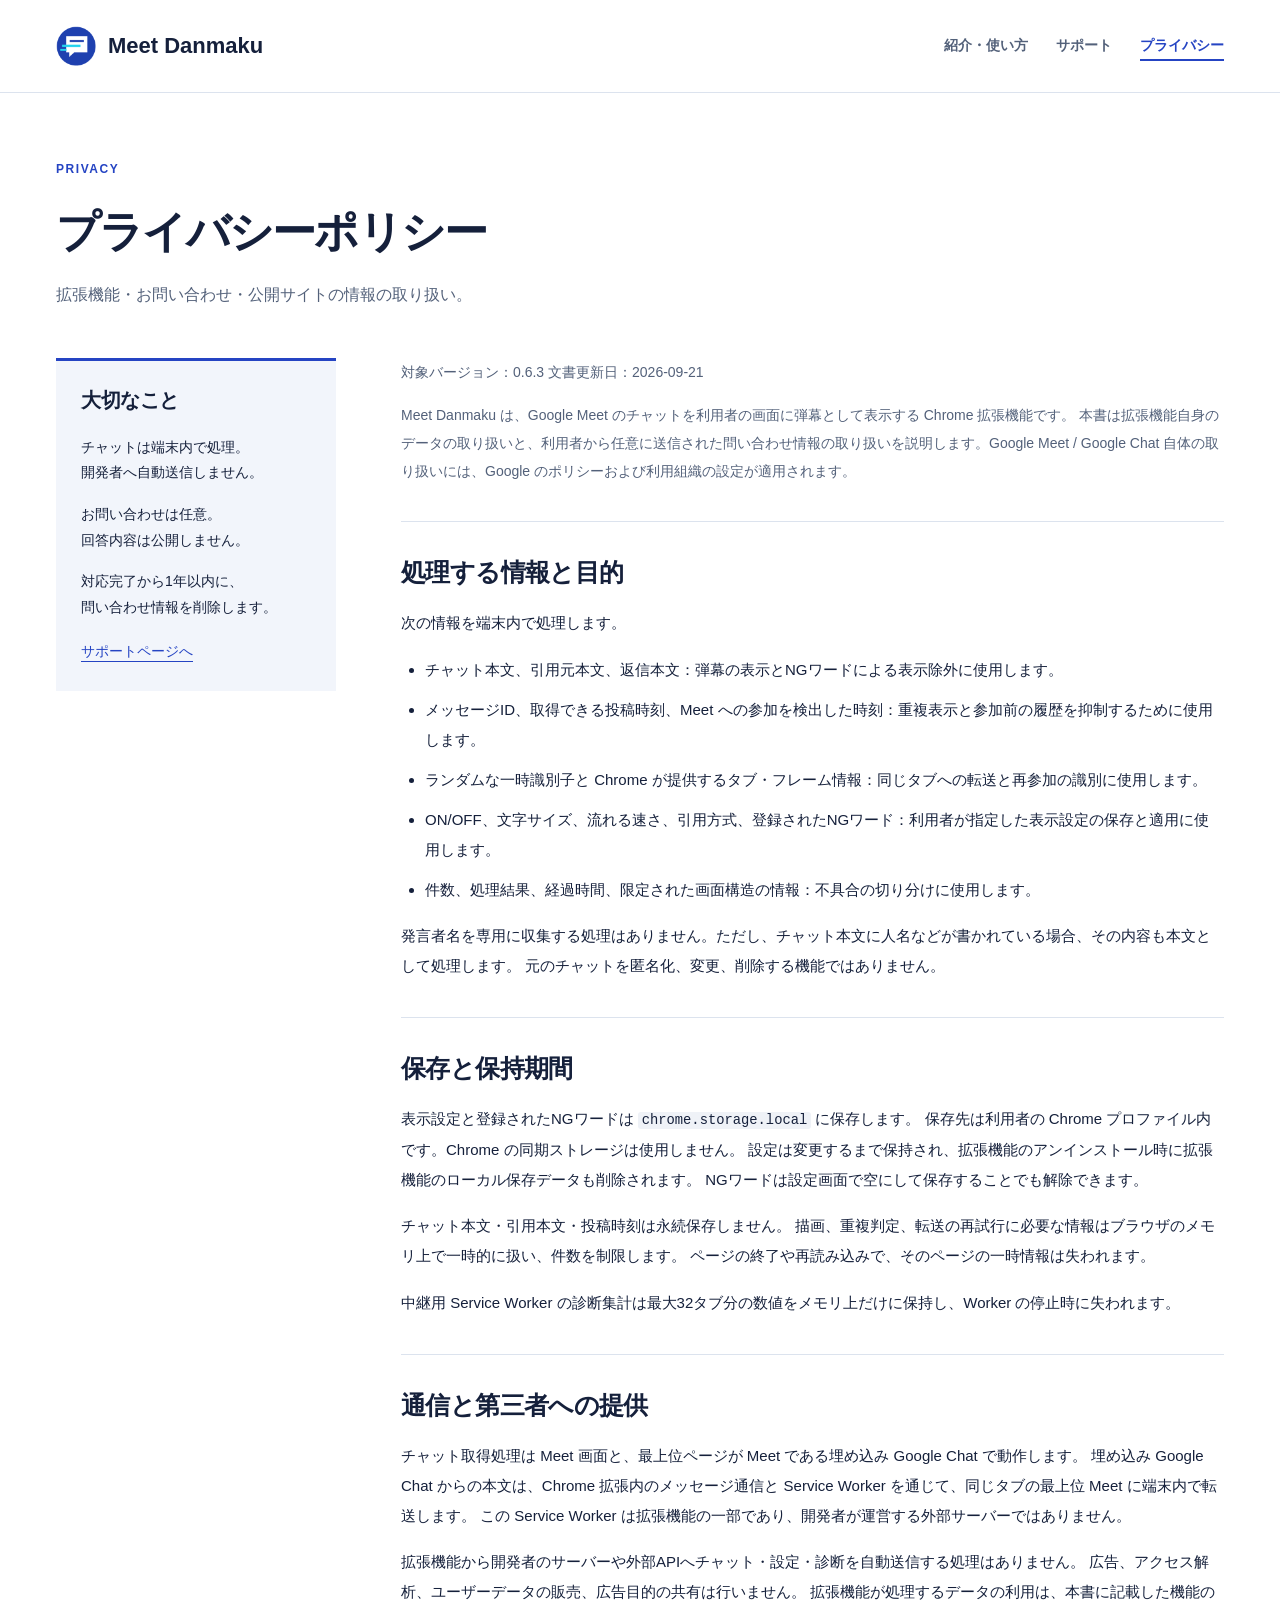
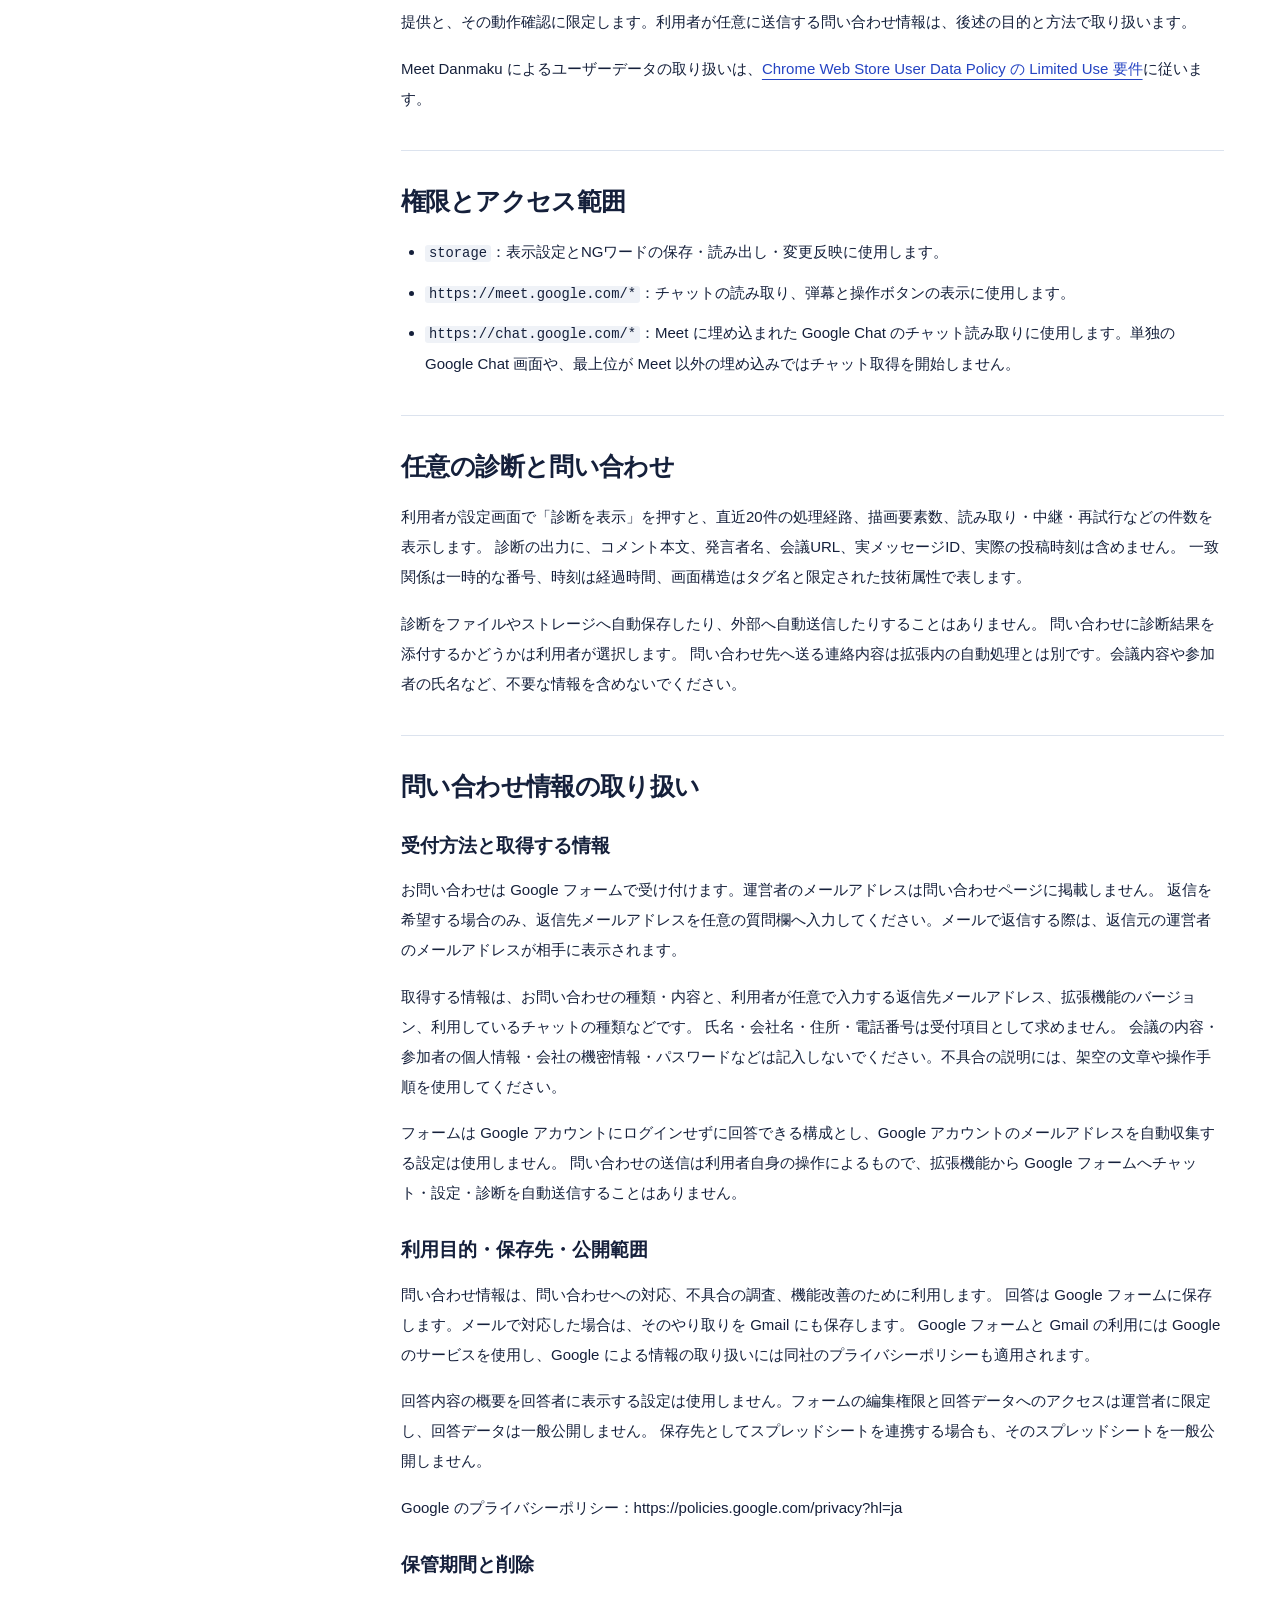
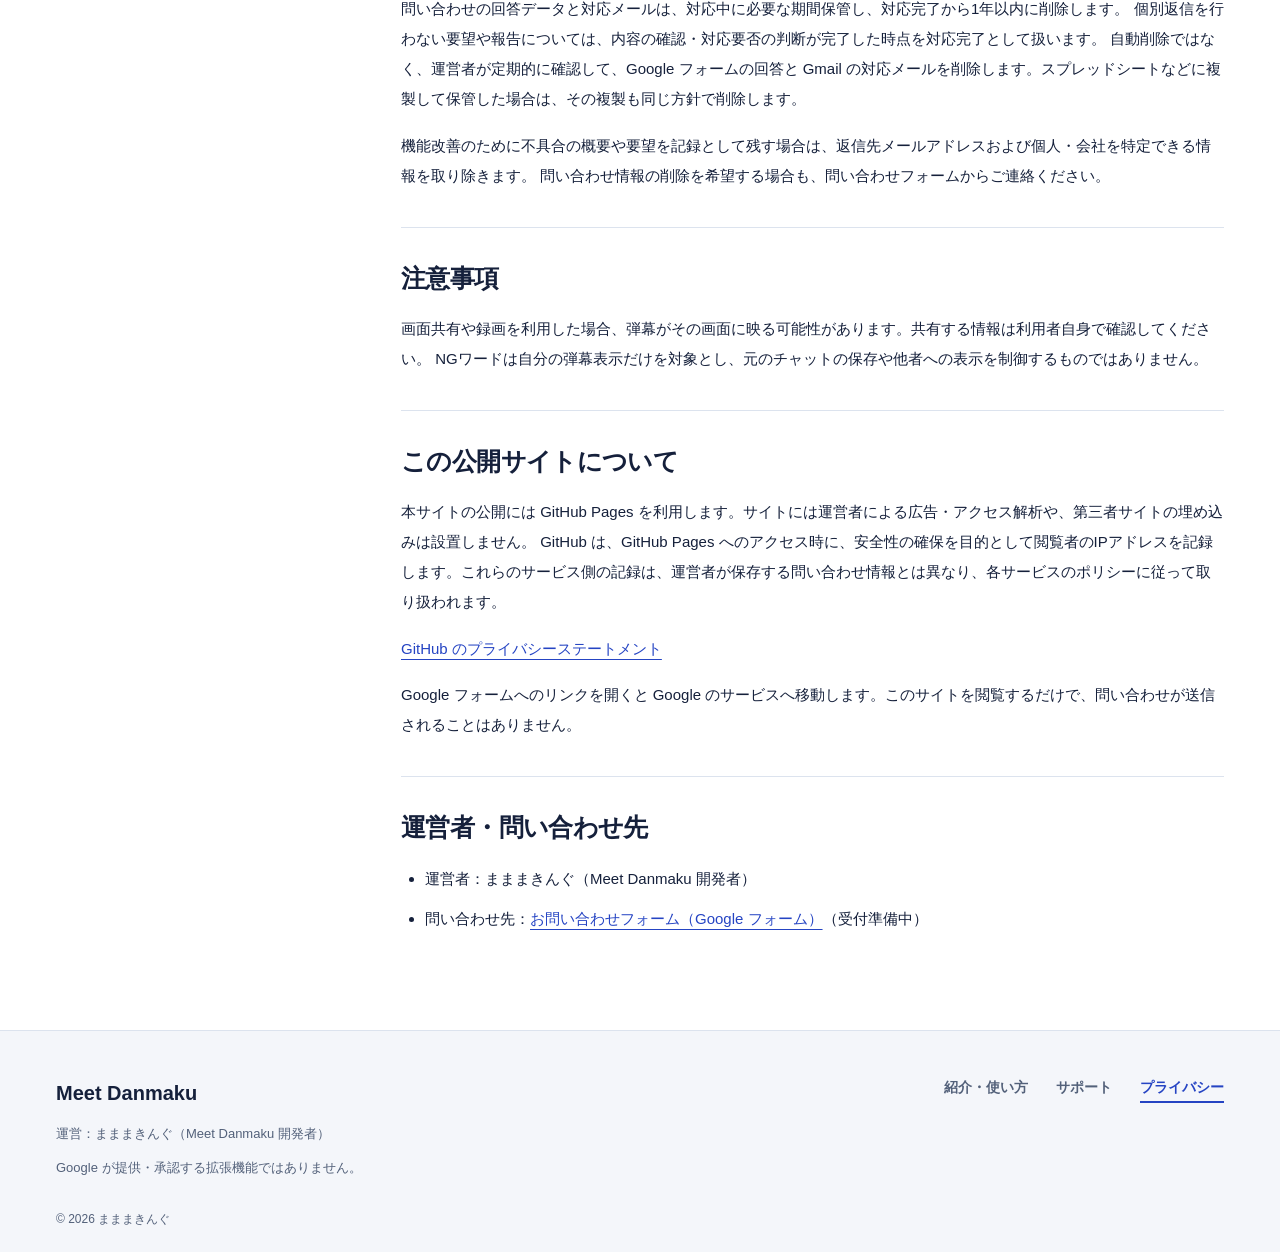
==== privacy/index.html @ 1db85711 "Add Meet Danmaku public website" ====
<!doctype html>
<html lang="ja"><head><meta charset="utf-8"><meta name="viewport" content="width=device-width, initial-scale=1">
<meta name="referrer" content="no-referrer">
<meta name="description" content="Meet Danmakuのチャット処理、設定の保存、問い合わせ情報と公開サイトのデータの取り扱い。"><meta name="color-scheme" content="light">
<title>プライバシーポリシー｜Meet Danmaku</title><link rel="icon" type="image/png" href="../assets/icon32.png"><link rel="stylesheet" href="../assets/style.css"><link rel="canonical" href="https://mamamaking.github.io/meet-danmaku-site/privacy/"></head>
<body><a class="skip" href="#main">本文へ移動</a>

<header class="header"><div class="wrap header-inner"><a class="brand" href="../index.html"><img src="../assets/icon128.png" width="40" height="40" alt=""><span>Meet Danmaku</span></a><nav aria-label="メインナビゲーション"><a href="../index.html">紹介・使い方</a><a href="../support/index.html">サポート</a><a href="../privacy/index.html" aria-current="page">プライバシー</a></nav></div></header>
<main id="main"><section class="page-heading wrap"><p class="eyebrow">PRIVACY</p><h1>プライバシーポリシー</h1><p>拡張機能・お問い合わせ・公開サイトの情報の取り扱い。</p></section><div class="wrap privacy-layout"><aside class="privacy-summary"><h2>大切なこと</h2><p>チャットは端末内で処理。<br>開発者へ自動送信しません。</p><p>お問い合わせは任意。<br>回答内容は公開しません。</p><p>対応完了から1年以内に、<br>問い合わせ情報を削除します。</p><a href="../support/index.html">サポートページへ</a></aside><article class="policy"><p>対象バージョン：0.6.3
文書更新日：2026-09-21</p>
<p>Meet Danmaku は、Google Meet のチャットを利用者の画面に弾幕として表示する Chrome 拡張機能です。
本書は拡張機能自身のデータの取り扱いと、利用者から任意に送信された問い合わせ情報の取り扱いを説明します。Google Meet / Google Chat 自体の取り扱いには、Google のポリシーおよび利用組織の設定が適用されます。</p>
<h2>処理する情報と目的</h2>
<p>次の情報を端末内で処理します。</p>
<ul>
<li>チャット本文、引用元本文、返信本文：弾幕の表示とNGワードによる表示除外に使用します。</li>
<li>メッセージID、取得できる投稿時刻、Meet への参加を検出した時刻：重複表示と参加前の履歴を抑制するために使用します。</li>
<li>ランダムな一時識別子と Chrome が提供するタブ・フレーム情報：同じタブへの転送と再参加の識別に使用します。</li>
<li>ON/OFF、文字サイズ、流れる速さ、引用方式、登録されたNGワード：利用者が指定した表示設定の保存と適用に使用します。</li>
<li>件数、処理結果、経過時間、限定された画面構造の情報：不具合の切り分けに使用します。</li>
</ul>
<p>発言者名を専用に収集する処理はありません。ただし、チャット本文に人名などが書かれている場合、その内容も本文として処理します。
元のチャットを匿名化、変更、削除する機能ではありません。</p>
<h2>保存と保持期間</h2>
<p>表示設定と登録されたNGワードは <code>chrome.storage.local</code> に保存します。
保存先は利用者の Chrome プロファイル内です。Chrome の同期ストレージは使用しません。
設定は変更するまで保持され、拡張機能のアンインストール時に拡張機能のローカル保存データも削除されます。
NGワードは設定画面で空にして保存することでも解除できます。</p>
<p>チャット本文・引用本文・投稿時刻は永続保存しません。
描画、重複判定、転送の再試行に必要な情報はブラウザのメモリ上で一時的に扱い、件数を制限します。
ページの終了や再読み込みで、そのページの一時情報は失われます。</p>
<p>中継用 Service Worker の診断集計は最大32タブ分の数値をメモリ上だけに保持し、Worker の停止時に失われます。</p>
<h2>通信と第三者への提供</h2>
<p>チャット取得処理は Meet 画面と、最上位ページが Meet である埋め込み Google Chat で動作します。
埋め込み Google Chat からの本文は、Chrome 拡張内のメッセージ通信と Service Worker を通じて、同じタブの最上位 Meet に端末内で転送します。
この Service Worker は拡張機能の一部であり、開発者が運営する外部サーバーではありません。</p>
<p>拡張機能から開発者のサーバーや外部APIへチャット・設定・診断を自動送信する処理はありません。
広告、アクセス解析、ユーザーデータの販売、広告目的の共有は行いません。
拡張機能が処理するデータの利用は、本書に記載した機能の提供と、その動作確認に限定します。利用者が任意に送信する問い合わせ情報は、後述の目的と方法で取り扱います。</p>
<p>Meet Danmaku によるユーザーデータの取り扱いは、<a href="https://developer.chrome.com/docs/webstore/program-policies/limited-use" rel="noreferrer">Chrome Web Store User Data Policy の Limited Use 要件</a>に従います。</p>
<h2>権限とアクセス範囲</h2>
<ul>
<li><code>storage</code>：表示設定とNGワードの保存・読み出し・変更反映に使用します。</li>
<li><code>https://meet.google.com/*</code>：チャットの読み取り、弾幕と操作ボタンの表示に使用します。</li>
<li><code>https://chat.google.com/*</code>：Meet に埋め込まれた Google Chat のチャット読み取りに使用します。単独の Google Chat 画面や、最上位が Meet 以外の埋め込みではチャット取得を開始しません。</li>
</ul>
<h2>任意の診断と問い合わせ</h2>
<p>利用者が設定画面で「診断を表示」を押すと、直近20件の処理経路、描画要素数、読み取り・中継・再試行などの件数を表示します。
診断の出力に、コメント本文、発言者名、会議URL、実メッセージID、実際の投稿時刻は含めません。
一致関係は一時的な番号、時刻は経過時間、画面構造はタグ名と限定された技術属性で表します。</p>
<p>診断をファイルやストレージへ自動保存したり、外部へ自動送信したりすることはありません。
問い合わせに診断結果を添付するかどうかは利用者が選択します。
問い合わせ先へ送る連絡内容は拡張内の自動処理とは別です。会議内容や参加者の氏名など、不要な情報を含めないでください。</p>
<h2>問い合わせ情報の取り扱い</h2>
<h3>受付方法と取得する情報</h3>
<p>お問い合わせは Google フォームで受け付けます。運営者のメールアドレスは問い合わせページに掲載しません。
返信を希望する場合のみ、返信先メールアドレスを任意の質問欄へ入力してください。メールで返信する際は、返信元の運営者のメールアドレスが相手に表示されます。</p>
<p>取得する情報は、お問い合わせの種類・内容と、利用者が任意で入力する返信先メールアドレス、拡張機能のバージョン、利用しているチャットの種類などです。
氏名・会社名・住所・電話番号は受付項目として求めません。
会議の内容・参加者の個人情報・会社の機密情報・パスワードなどは記入しないでください。不具合の説明には、架空の文章や操作手順を使用してください。</p>
<p>フォームは Google アカウントにログインせずに回答できる構成とし、Google アカウントのメールアドレスを自動収集する設定は使用しません。
問い合わせの送信は利用者自身の操作によるもので、拡張機能から Google フォームへチャット・設定・診断を自動送信することはありません。</p>
<h3>利用目的・保存先・公開範囲</h3>
<p>問い合わせ情報は、問い合わせへの対応、不具合の調査、機能改善のために利用します。
回答は Google フォームに保存します。メールで対応した場合は、そのやり取りを Gmail にも保存します。
Google フォームと Gmail の利用には Google のサービスを使用し、Google による情報の取り扱いには同社のプライバシーポリシーも適用されます。</p>
<p>回答内容の概要を回答者に表示する設定は使用しません。フォームの編集権限と回答データへのアクセスは運営者に限定し、回答データは一般公開しません。
保存先としてスプレッドシートを連携する場合も、そのスプレッドシートを一般公開しません。</p>
<p>Google のプライバシーポリシー：https://policies.google.com/privacy?hl=ja</p>
<h3>保管期間と削除</h3>
<p>問い合わせの回答データと対応メールは、対応中に必要な期間保管し、対応完了から1年以内に削除します。
個別返信を行わない要望や報告については、内容の確認・対応要否の判断が完了した時点を対応完了として扱います。
自動削除ではなく、運営者が定期的に確認して、Google フォームの回答と Gmail の対応メールを削除します。スプレッドシートなどに複製して保管した場合は、その複製も同じ方針で削除します。</p>
<p>機能改善のために不具合の概要や要望を記録として残す場合は、返信先メールアドレスおよび個人・会社を特定できる情報を取り除きます。
問い合わせ情報の削除を希望する場合も、問い合わせフォームからご連絡ください。</p>
<h2>注意事項</h2>
<p>画面共有や録画を利用した場合、弾幕がその画面に映る可能性があります。共有する情報は利用者自身で確認してください。
NGワードは自分の弾幕表示だけを対象とし、元のチャットの保存や他者への表示を制御するものではありません。</p>
<h2>この公開サイトについて</h2>
<p>本サイトの公開には GitHub Pages を利用します。サイトには運営者による広告・アクセス解析や、第三者サイトの埋め込みは設置しません。
GitHub は、GitHub Pages へのアクセス時に、安全性の確保を目的として閲覧者のIPアドレスを記録します。これらのサービス側の記録は、運営者が保存する問い合わせ情報とは異なり、各サービスのポリシーに従って取り扱われます。</p>
<p><a href="https://docs.github.com/en/site-policy/privacy-policies/github-general-privacy-statement" rel="noreferrer">GitHub のプライバシーステートメント</a></p>
<p>Google フォームへのリンクを開くと Google のサービスへ移動します。このサイトを閲覧するだけで、問い合わせが送信されることはありません。</p>
<h2>運営者・問い合わせ先</h2>
<ul>
<li>運営者：まままきんぐ（Meet Danmaku 開発者）</li>
<li>問い合わせ先：<a href="https://docs.google.com/forms/d/e/1FAIpQLScOuouDD73pNhnG6wYrwCSUpx9L0LGqm-hMfcjkXJOTTCpzZA/viewform" rel="noreferrer">お問い合わせフォーム（Google フォーム）</a>（受付準備中）</li>
</ul></article></div></main>
<footer><div class="wrap footer-inner"><div><strong>Meet Danmaku</strong><p>運営：まままきんぐ（Meet Danmaku 開発者）</p><p>Google が提供・承認する拡張機能ではありません。</p></div><nav aria-label="フッターナビゲーション"><a href="../index.html">紹介・使い方</a><a href="../support/index.html">サポート</a><a href="../privacy/index.html" aria-current="page">プライバシー</a></nav></div><div class="wrap copyright">© 2026 まままきんぐ</div></footer>
</body></html>
---- assets/style.css ----
:root{--blue:#2544c3;--ink:#15203b;--muted:#53617a;--line:#dce3ee;--pale:#f2f5fb;--cyan:#24c6dd}
*{box-sizing:border-box}html{scroll-behavior:smooth;scroll-padding-top:24px}body{margin:0;font-family:-apple-system,BlinkMacSystemFont,"Segoe UI","Yu Gothic UI","Meiryo",sans-serif;color:var(--ink);background:#fff;font-size:16px;line-height:1.85}a{color:var(--blue);text-underline-offset:5px}a:hover{text-decoration-thickness:2px}a:focus-visible,summary:focus-visible{outline:3px solid #0c8baa;outline-offset:5px}img{display:block;max-width:100%;height:auto}figure{margin:0}p{margin:0 0 1.1em}h1,h2,h3{line-height:1.45;margin:0;font-weight:750}h1{letter-spacing:-.04em}h2{font-size:32px;letter-spacing:-.025em}h3{font-size:21px}.wrap{max-width:1248px;margin-inline:auto;padding-inline:40px}.draft{background:#172751;color:#fff;font-size:13px;text-align:center;padding:6px 20px}.draft span{margin-left:18px;color:#d3defb}.header{border-bottom:1px solid var(--line)}.header-inner{min-height:92px;display:flex;align-items:center;justify-content:space-between;gap:30px}.brand{display:flex;align-items:center;gap:12px;text-decoration:none;color:var(--ink);font-size:22px;font-weight:700;white-space:nowrap}.brand img{width:40px;height:40px}nav{display:flex;gap:28px;flex-wrap:wrap}nav a{color:var(--muted);text-decoration:none;font-size:14px;font-weight:600}nav a[aria-current=page]{color:var(--blue);text-decoration:underline;text-decoration-thickness:2px;text-underline-offset:9px}.skip{position:fixed;top:-100px;left:15px;z-index:10;background:#fff;padding:8px}.skip:focus{top:8px}.hero{display:grid;grid-template-columns:.9fr 1.1fr;gap:48px;align-items:center;padding-top:80px;padding-bottom:80px}.eyebrow{font-size:12px;letter-spacing:.13em;font-weight:750;color:var(--blue);margin-bottom:20px}.hero h1{font-size:clamp(36px,3.7vw,54px);margin-bottom:26px;white-space:nowrap}.hero h1 span{color:var(--blue)}.lead{color:var(--muted);font-size:17px;line-height:1.95;margin-bottom:28px}.actions{display:flex;gap:22px;align-items:center;flex-wrap:wrap}.button{display:inline-flex;align-items:center;justify-content:center;padding:13px 22px;border-radius:7px;font-weight:650;font-size:14px;text-decoration:none;min-height:48px}.pending{background:#edf1fb;border:1px solid #c9d4ef;color:#354c8c}.primary{background:var(--blue);color:#fff}.primary:hover{background:#1c3292}.text-link{font-size:15px;font-weight:650;text-decoration:none}.text-link span{margin-left:8px}.micro{font-size:14px;color:var(--muted);line-height:1.8}.hero .micro{margin:20px 0 0;font-size:13px}.hero-visual{background:#17203b;border-radius:12px;padding:12px;box-shadow:0 24px 65px -28px #203f8870;border:1px solid #2b3652;position:relative}.hero-visual:before{content:"";position:absolute;right:15px;top:-9px;width:90px;height:6px;background:var(--cyan);border-radius:3px}.image-top{display:flex;justify-content:space-between;color:white;align-items:center;padding:2px 4px 12px;gap:8px}.image-title{font-size:14px}.image-label{font-size:12px;color:#b4c4ea}.hero-visual img{border-radius:5px}.hero-visual figcaption{font-size:12px;color:#c6d1e9;line-height:1.7;padding:12px 4px 0}.intro-band{background:var(--blue);color:white;padding:26px 0}.intro-band .wrap{display:flex;align-items:center;justify-content:space-between;gap:24px}.intro-band p{font-size:22px;font-weight:650;margin:0}.intro-band span{font-size:14px;color:#e0e9ff}.section{padding-top:84px;padding-bottom:84px}.section-heading{max-width:800px;margin-bottom:42px}.section-heading h2{margin-bottom:16px}.section-heading p:not(.eyebrow){color:var(--muted)}.feature-grid{display:grid;grid-template-columns:repeat(3,1fr);gap:36px}.feature-grid article{border-top:2px solid var(--line);padding-top:22px}.number{font-size:14px;font-weight:700;color:var(--blue)}.feature-grid h3{margin:18px 0 12px}.feature-grid p{color:var(--muted)}.note{margin:28px 0 0;padding-left:16px;border-left:3px solid var(--cyan);font-size:14px;color:var(--muted)}.settings-section{background:var(--pale);padding:80px 0}.settings-layout{display:grid;grid-template-columns:1fr 1.1fr;gap:100px;align-items:center}.settings-visual{max-width:366px;margin:auto}.settings-visual img{border:1px solid var(--line);border-radius:10px;box-shadow:0 16px 40px -22px #19396640}.settings-visual figcaption{font-size:13px;color:var(--muted);text-align:center;margin-top:18px}.settings-layout h2{font-size:40px;margin-bottom:18px}.section-lead{font-size:17px;color:var(--muted)}.settings-list{margin:26px 0}.settings-list>div{display:grid;grid-template-columns:110px 1fr;gap:20px;border-top:1px solid #d7dfed;padding:15px 0}.settings-list dt{font-weight:700;font-size:15px}.settings-list dd{margin:0;color:var(--muted);font-size:15px}.steps{list-style:none;counter-reset:step;display:grid;grid-template-columns:repeat(3,1fr);gap:36px;margin:0;padding:0}.steps li{counter-increment:step}.steps li:before{content:counter(step,decimal-leading-zero);display:block;color:var(--blue);font-size:32px;font-weight:700;line-height:1;margin-bottom:22px}.steps h3{margin-bottom:12px}.steps p{color:var(--muted)}.plain-note{background:var(--pale);border-radius:8px;padding:22px 28px;margin-top:32px}.plain-note p{margin:5px 0 0;font-size:15px;color:var(--muted)}.org-section{padding:70px 0;background:#142347;color:#edf2ff}.org-layout{display:grid;grid-template-columns:.75fr 1.25fr;gap:80px}.org-section .eyebrow{color:#6fdae9}.org-section .micro{color:#c0cbe2}.org-section a{color:#9becf4}.closing{text-align:center}.closing h2{margin-bottom:16px}.closing p{color:var(--muted)}.closing .actions{justify-content:center;margin-top:30px}footer{background:#f4f6fa;border-top:1px solid var(--line);padding:44px 0 24px}.footer-inner{display:flex;justify-content:space-between;gap:36px}.footer-inner strong{font-size:20px}.footer-inner p{font-size:13px;color:var(--muted);margin:10px 0 0}.copyright{font-size:12px;color:var(--muted);margin-top:28px}.page-heading{padding-top:65px;padding-bottom:48px}.page-heading h1{font-size:44px;margin-bottom:16px}.page-heading>p:last-child{color:var(--muted);margin:0}.support-layout{display:grid;grid-template-columns:1.45fr 1fr;gap:64px;align-items:start}.faq h2{font-size:23px;margin-bottom:22px}.faq details{border-bottom:1px solid var(--line)}.faq summary{padding:20px 28px 20px 0;cursor:pointer;font-weight:650;position:relative;list-style:none;line-height:1.7}.faq summary::-webkit-details-marker{display:none}.faq summary:after{content:'+';position:absolute;right:4px;color:var(--blue);font-size:22px;top:15px}.faq details[open] summary:after{content:'−'}.faq details>div{padding:0 20px 14px 0;color:var(--muted);font-size:15px}.contact{background:var(--pale);border:1px solid var(--line);border-radius:10px;padding:30px}.contact h2{font-size:27px;margin-bottom:16px}.contact-status{padding:18px;background:#e1e8f8;border-radius:6px;margin:24px 0}.contact-status p{font-size:14px;margin:6px 0 0}.contact-warning{border-top:1px solid #d0d9e9;margin:22px 0;padding-top:20px}.contact-warning strong{font-size:15px}.contact-warning p{font-size:14px;margin:8px 0;color:var(--muted)}.contact>a{font-size:14px}.diagnostic{padding-top:60px;padding-bottom:80px}.diagnostic h2{font-size:24px;margin-bottom:18px}.diagnostic p{max-width:850px;color:var(--muted);font-size:15px}.privacy-layout{display:grid;grid-template-columns:280px 1fr;gap:65px;padding-bottom:80px}.privacy-summary{background:var(--pale);padding:25px;height:fit-content;border-top:3px solid var(--blue)}.privacy-summary h2{font-size:20px;margin-bottom:20px}.privacy-summary p{font-size:14px}.privacy-summary a{font-size:14px}.policy{min-width:0;overflow-wrap:anywhere}.policy h2{font-size:25px;border-top:1px solid var(--line);padding-top:32px;margin:36px 0 18px}.policy h3{font-size:19px;margin:28px 0 16px}.policy p,.policy li{font-size:15px;line-height:2}.policy>p:first-child,.policy>p:nth-child(2){color:var(--muted);font-size:14px}.policy ul{padding-left:24px}.policy li{margin-bottom:10px}code{font-size:.92em;background:#eff2f7;padding:1px 4px;border-radius:3px}.mobile{display:none}
@media(min-width:1440px){.hero{padding-top:100px;padding-bottom:100px}}
@media(max-width:1000px){.wrap{padding-inline:28px}.hero{gap:28px}.hero h1{font-size:38px}.lead{font-size:16px}.hero .actions{gap:15px}.settings-layout{gap:55px}.org-layout{gap:40px}.support-layout{gap:32px}.privacy-layout{grid-template-columns:220px 1fr;gap:35px}.desktop{display:none}}
@media(max-width:760px){.wrap{padding-inline:22px}.draft{font-size:12px}.draft span{margin-left:8px}.header-inner{min-height:auto;padding-block:20px;flex-wrap:wrap;gap:19px}.brand{font-size:21px}.brand img{width:34px;height:34px}nav{gap:24px}.hero{grid-template-columns:1fr;padding-top:48px;padding-bottom:48px;gap:38px}.hero h1{font-size:43px;white-space:normal}.eyebrow{font-size:11px;margin-bottom:16px}.lead{font-size:16px}.hero-visual{padding:9px}.intro-band .wrap{display:block}.intro-band p{font-size:20px;margin-bottom:8px}.intro-band span{font-size:13px}.section{padding-top:56px;padding-bottom:56px}h2{font-size:27px}.section-heading{margin-bottom:30px}.feature-grid,.steps{grid-template-columns:1fr;gap:24px}.feature-grid h3{margin-top:10px}.feature-grid p{margin-bottom:0}.settings-section{padding:54px 0}.settings-layout{grid-template-columns:1fr;gap:38px}.settings-layout>div{grid-row:1}.settings-layout h2{font-size:33px}.settings-visual{width:100%;max-width:330px}.settings-list>div{grid-template-columns:90px 1fr;gap:12px}.steps li:before{font-size:25px;margin-bottom:12px}.steps li{border-top:1px solid var(--line);padding-top:23px}.steps p{margin-bottom:0}.org-section{padding:48px 0}.org-layout{grid-template-columns:1fr;gap:24px}.footer-inner{flex-direction:column;gap:25px}.footer-inner nav{gap:20px}.page-heading{padding-top:40px;padding-bottom:34px}.page-heading h1{font-size:33px}.support-layout,.privacy-layout{grid-template-columns:1fr;gap:35px}.contact{padding:24px}.privacy-summary{display:none}.policy h2{font-size:23px}.diagnostic{padding-top:45px;padding-bottom:50px}.mobile{display:block}}
@media(prefers-reduced-motion:reduce){html{scroll-behavior:auto}}
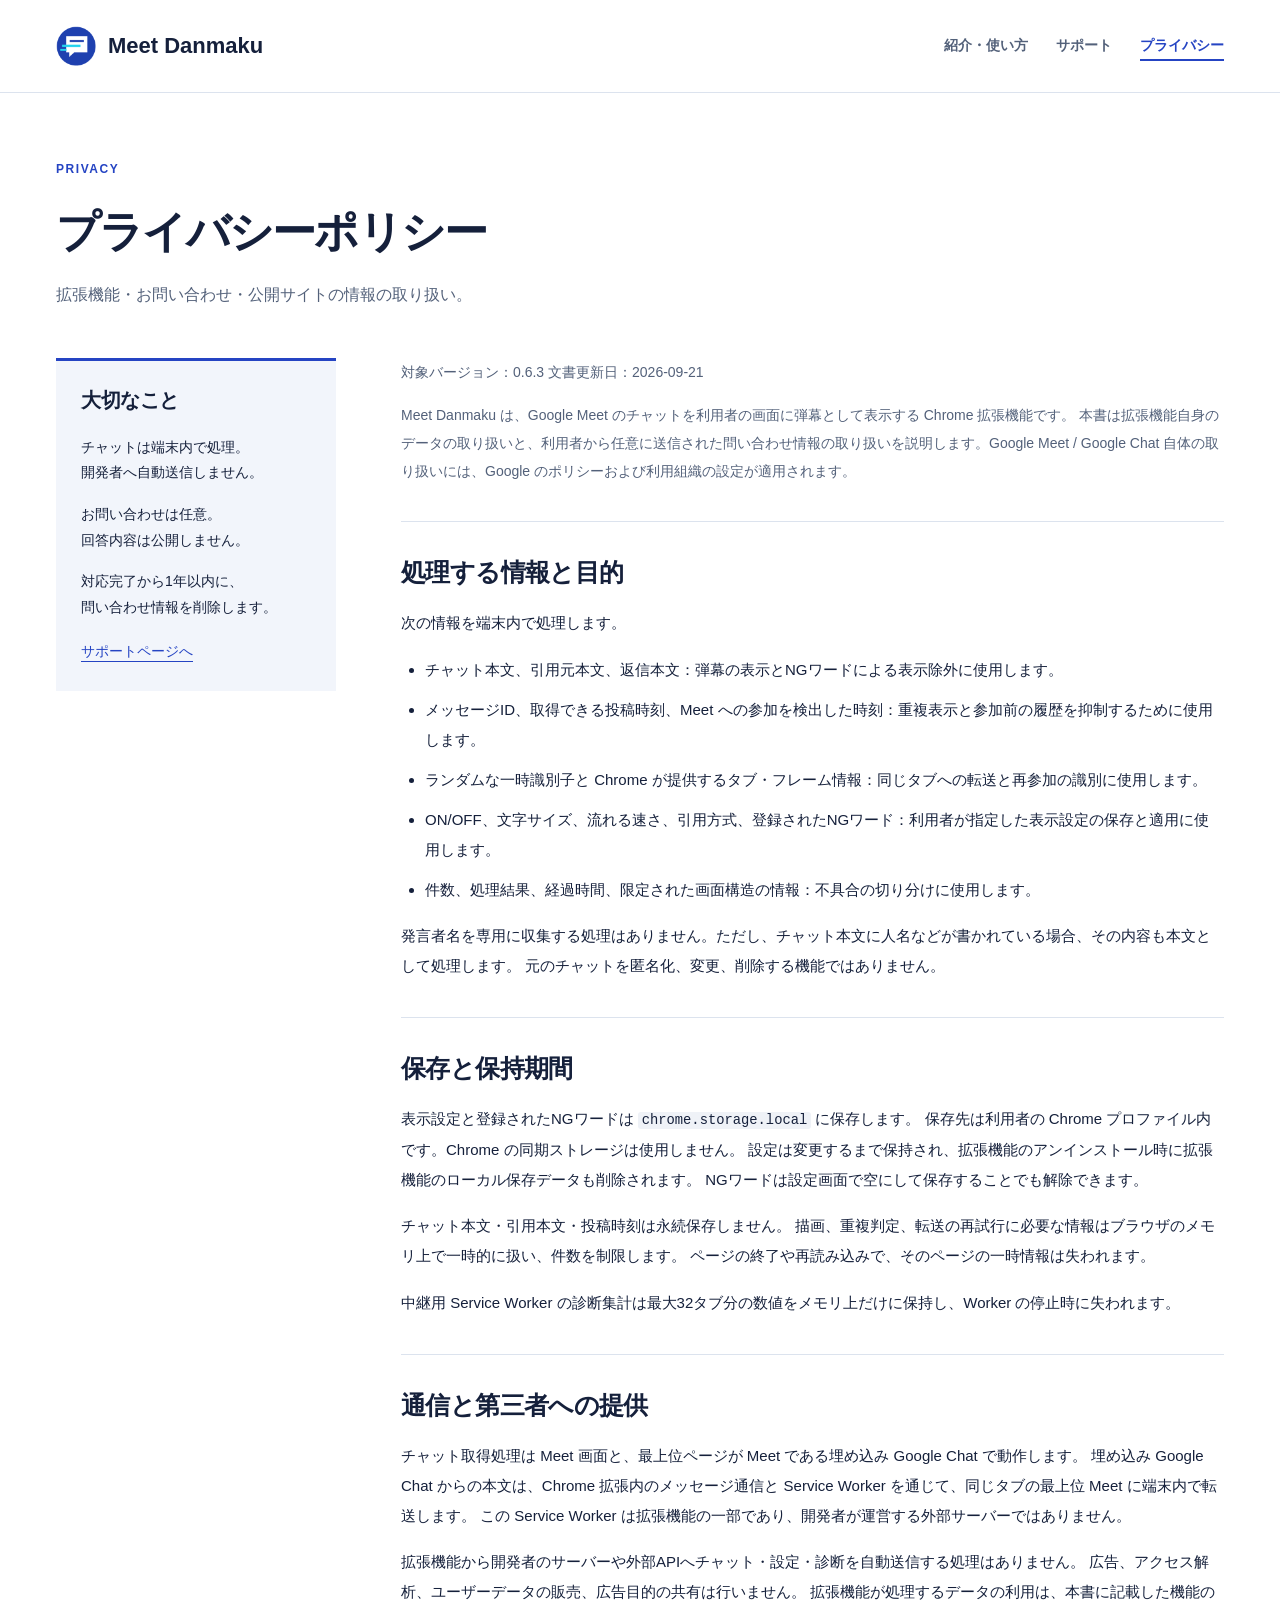
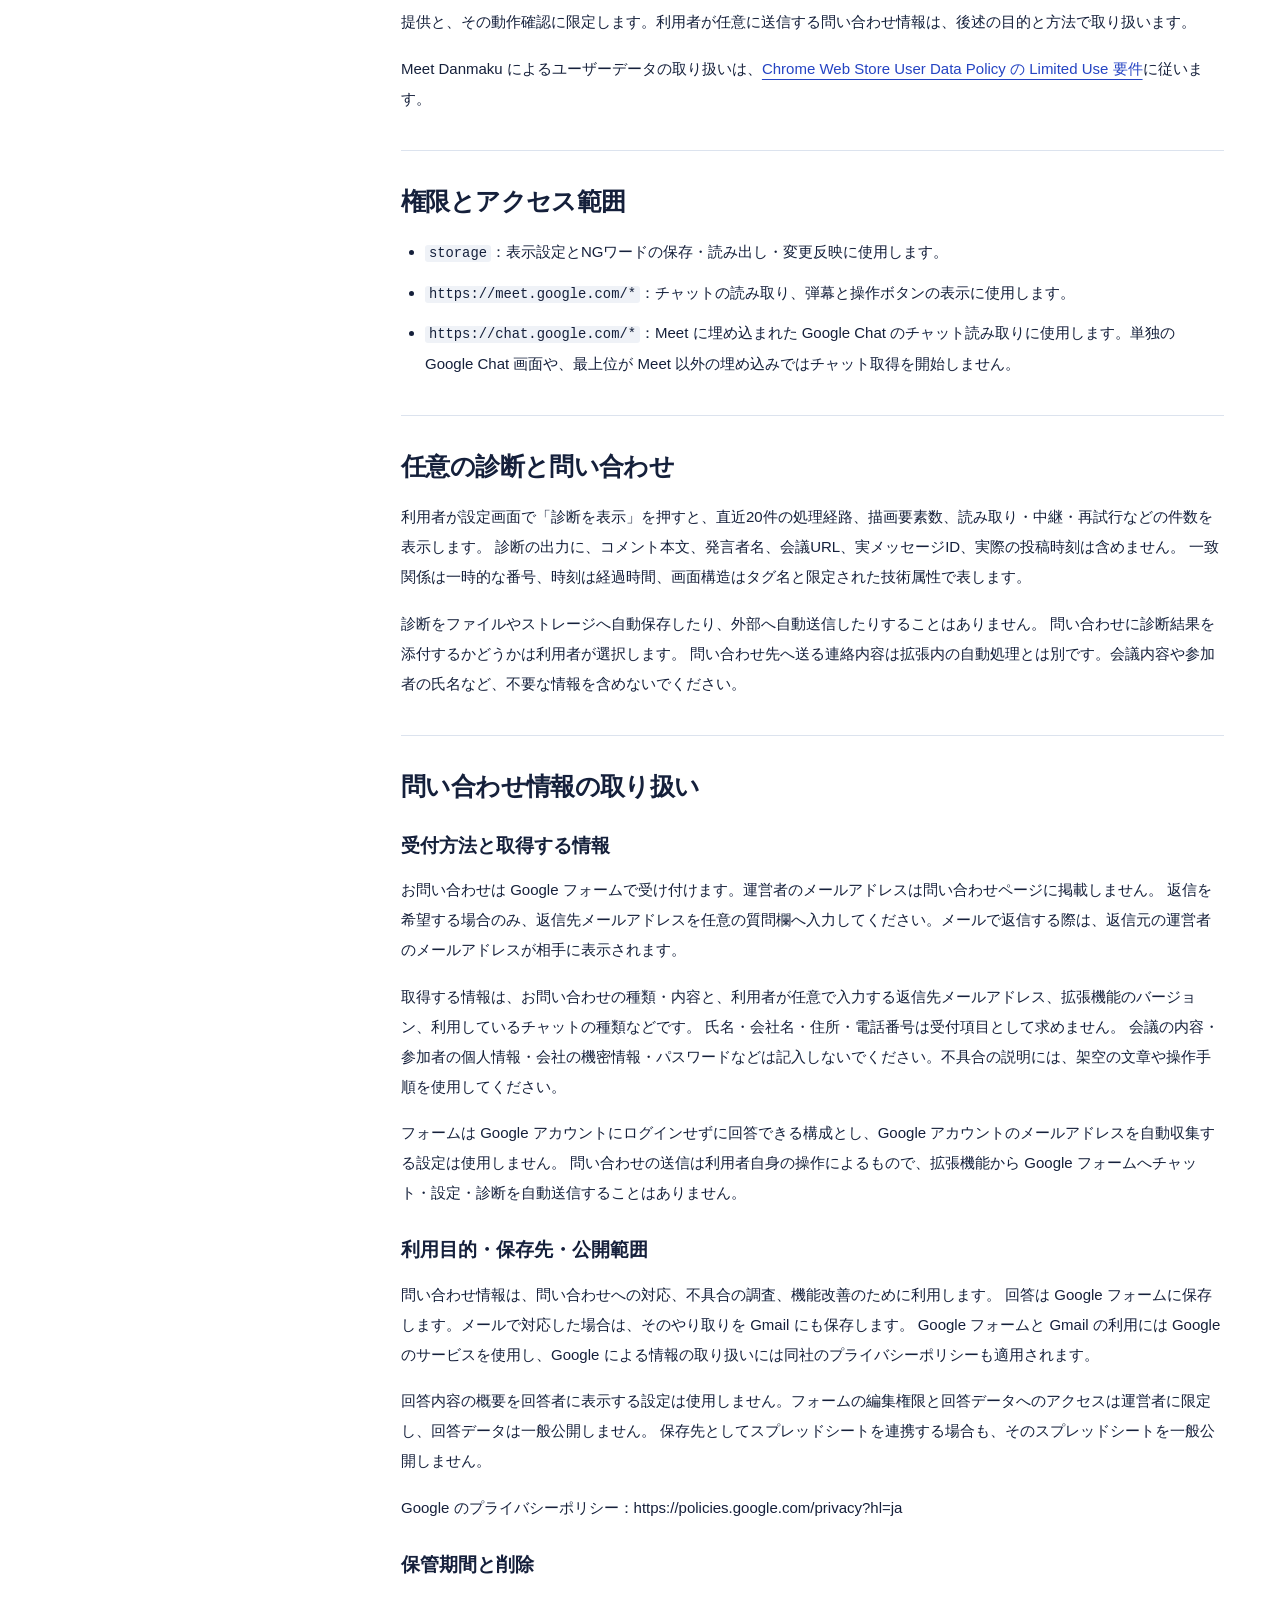
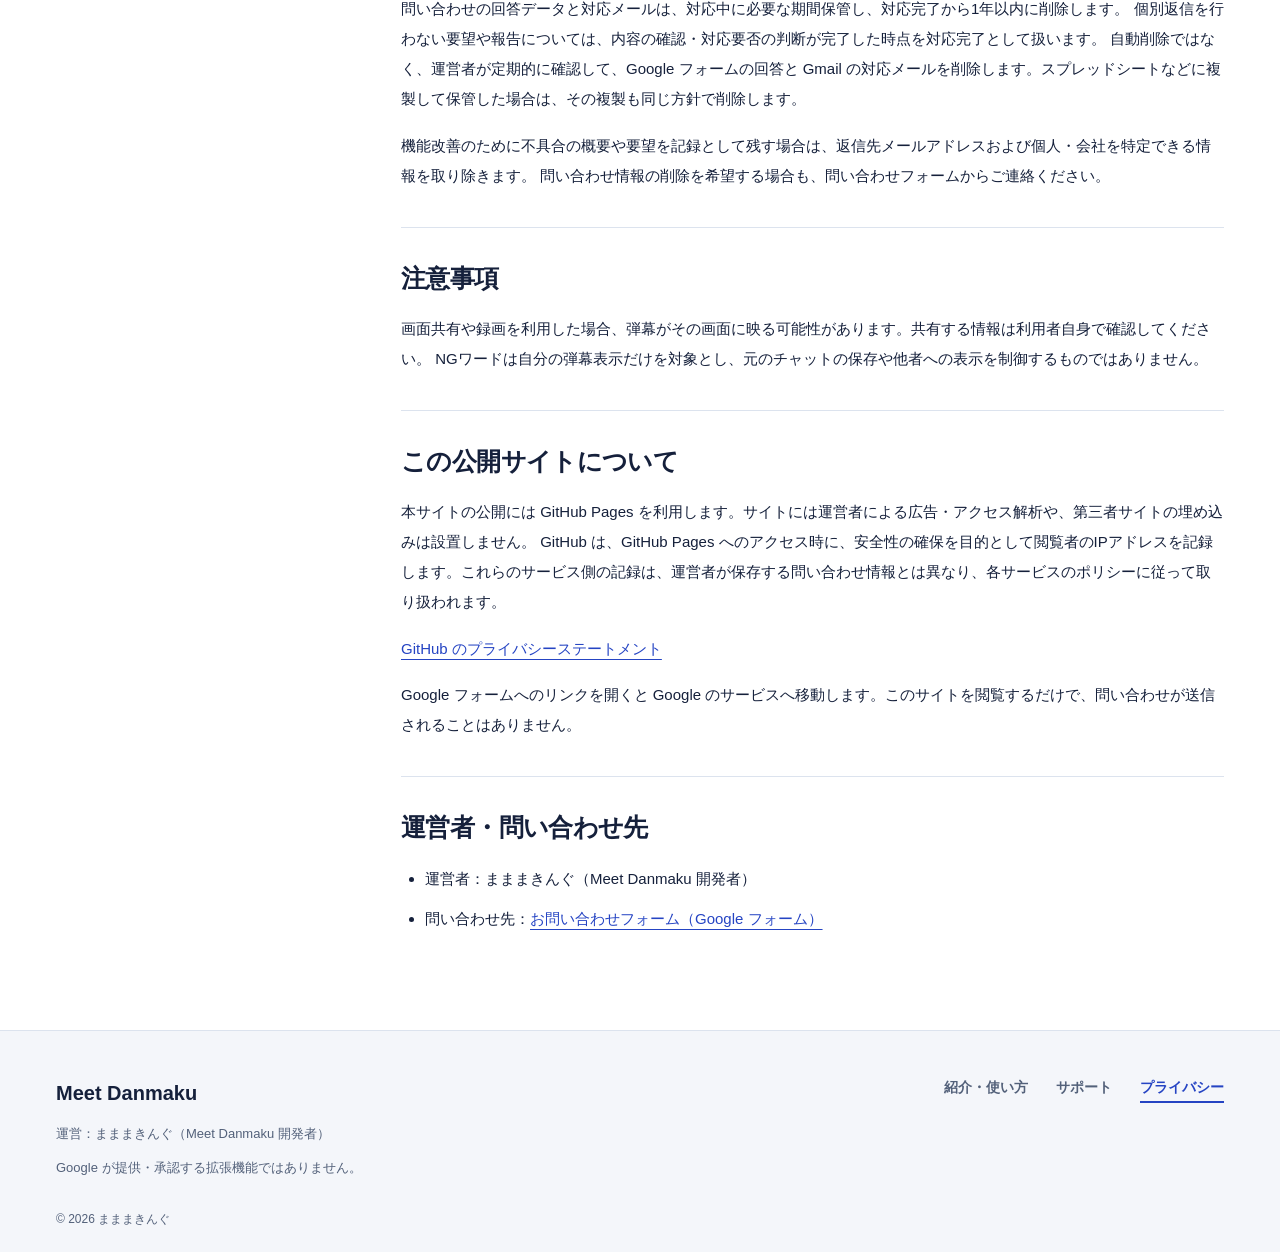
==== commit 71b1a4c8: "Open contact form on support and privacy pages" ====
--- a/privacy/index.html
+++ b/privacy/index.html
@@ -84,7 +84,7 @@
 <h2>運営者・問い合わせ先</h2>
 <ul>
 <li>運営者：まままきんぐ（Meet Danmaku 開発者）</li>
-<li>問い合わせ先：<a href="https://docs.google.com/forms/d/e/1FAIpQLScOuouDD73pNhnG6wYrwCSUpx9L0LGqm-hMfcjkXJOTTCpzZA/viewform" rel="noreferrer">お問い合わせフォーム（Google フォーム）</a>（受付準備中）</li>
+<li>問い合わせ先：<a href="https://docs.google.com/forms/d/e/1FAIpQLScOuouDD73pNhnG6wYrwCSUpx9L0LGqm-hMfcjkXJOTTCpzZA/viewform" rel="noreferrer">お問い合わせフォーム（Google フォーム）</a></li>
 </ul></article></div></main>
 <footer><div class="wrap footer-inner"><div><strong>Meet Danmaku</strong><p>運営：まままきんぐ（Meet Danmaku 開発者）</p><p>Google が提供・承認する拡張機能ではありません。</p></div><nav aria-label="フッターナビゲーション"><a href="../index.html">紹介・使い方</a><a href="../support/index.html">サポート</a><a href="../privacy/index.html" aria-current="page">プライバシー</a></nav></div><div class="wrap copyright">© 2026 まままきんぐ</div></footer>
 </body></html>
